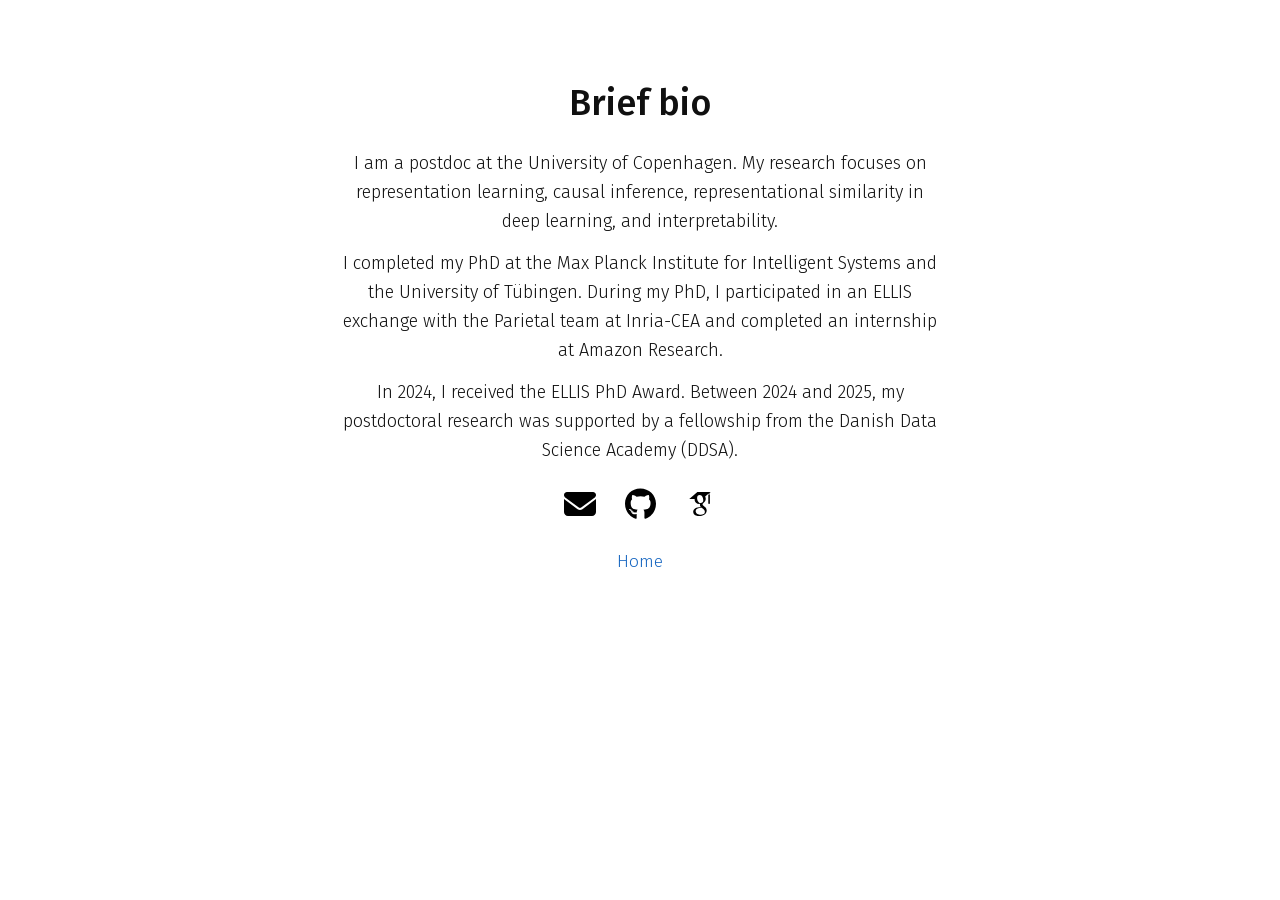
==== bio.html @ 2355cb2f "Update profile, add KU PhD call and link Banff recording" ====
<!doctype html>
<html lang="en">
<head>
  <meta charset="utf-8">
  <meta name="viewport" content="width=device-width, initial-scale=1">
  <title>Brief bio · Luigi Gresele</title>
  <link rel="icon" href="favicon.png" type="image/png">
  <link rel="stylesheet" href="main.css">
</head>
<body>
  <main class="inner-page">
    <h1>Brief bio</h1>
    <p>I am a postdoc at the University of Copenhagen. My research focuses on representation learning, causal inference, representational similarity in deep learning, and interpretability.</p>
    <p>I completed my PhD at the Max Planck Institute for Intelligent Systems and the University of Tübingen. During my PhD, I participated in an ELLIS exchange with the Parietal team at Inria-CEA and completed an internship at Amazon Research.</p>
    <p>In 2024, I received the ELLIS PhD Award. Between 2024 and 2025, my postdoctoral research was supported by a fellowship from the Danish Data Science Academy (DDSA).</p>
    <ul class="icons" aria-label="Contact and profiles">
      <li><a href="mailto:luigi.gresele@gmail.com" title="Email Luigi Gresele"><img src="icons/envelope.svg" alt="Email Luigi Gresele"></a></li>
      <li><a target="_top" href="https://github.com/lgresele" title="GitHub"><img src="icons/github.svg" alt="GitHub"></a></li>
      <li><a target="_top" href="https://scholar.google.com/citations?user=JdZ8DWwAAAAJ" title="Google Scholar"><img src="icons/google-scholar.svg" alt="Google Scholar"></a></li>
    </ul>
    <nav class="page-links" aria-label="Main navigation">
      <a href="index.html">Home</a>
    </nav>
  </main>
</body>
</html>
---- main.css ----
@font-face {
  font-family: "Fira Sans";
  src: url("fonts/fira-sans-300-latin.woff2") format("woff2");
  font-weight: 300;
  font-display: swap;
}
@font-face {
  font-family: "Fira Sans";
  src: url("fonts/fira-sans-500-latin.woff2") format("woff2");
  font-weight: 500;
  font-display: swap;
}

html {
  color-scheme: light;
  font-family: "Fira Sans", sans-serif;
  font-size: large;
  font-weight: 300;
  color: #101010;
  background: white;
}
body {
  margin: 0;
  padding: clamp(1.75rem, 5vh, 3.5rem) clamp(1.1rem, 4vw, 32px);
  line-height: 1.6;
}
main {
  max-width: 600px;
  margin: 0 auto;
  text-align: center;
}
h1, h2, strong { font-weight: 500; }
h1 { margin: .5em 0 .35em; font-size: 2rem; line-height: 1.25; }
h2 { margin: 0; font-size: 1.32rem; line-height: 1.3; }
p { margin: .75em 0; }
a { color: #1565c0; text-decoration: none; }
a:hover { color: #145cae; text-decoration: underline; }
a:focus-visible { outline: 2px solid #1565c0; outline-offset: 3px; }

.portrait {
  display: block;
  width: 150px;
  height: auto;
  margin: 0 auto;
  border-radius: 50%;
}
.icons {
  display: flex;
  justify-content: center;
  gap: 16px;
  list-style: none;
  padding: 0;
  margin: 1em 0 .45em;
}
.icons a {
  display: grid;
  place-items: center;
  width: 44px;
  height: 44px;
}
.icons img {
  display: block;
  height: 32px;
  max-width: 38px;
}
.icons a:hover img, .icons a:focus-visible img {
  filter: invert(30%) sepia(86%) saturate(1093%) hue-rotate(179deg);
}
.page-links {
  display: flex;
  justify-content: center;
  align-items: baseline;
  gap: .35rem 1.25rem;
  flex-wrap: wrap;
  font-size: .95rem;
}
.opening {
  margin-top: 1.6rem;
  padding-top: 1.35rem;
  border-top: 1px solid #dedede;
}
.projects { padding-left: 1.2em; text-align: left; margin: .8rem 0; }
.projects li + li { margin-top: .55em; }
.projects span { display: block; }
.inner-page { padding-top: 1rem; }
.inner-page h1 { margin-bottom: .65em; }
.inner-page .page-links { margin-top: 1.25em; }

@media (max-width: 32rem) {
  body { padding-top: 1.35rem; }
}
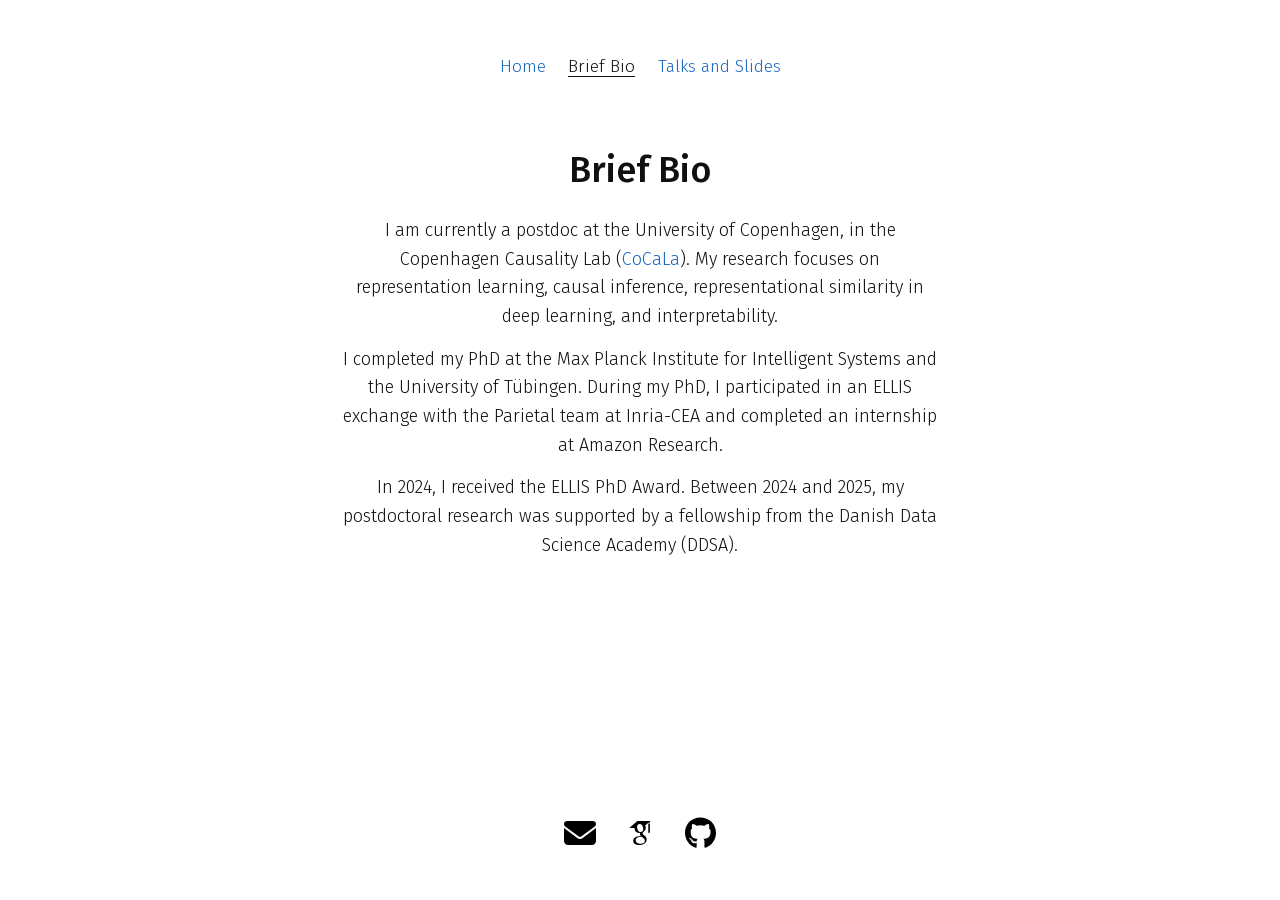
==== commit 034d9066: "Add site navigation, inline Banff recording and profile footer" ====
--- a/bio.html
+++ b/bio.html
@@ -3,24 +3,30 @@
 <head>
   <meta charset="utf-8">
   <meta name="viewport" content="width=device-width, initial-scale=1">
-  <title>Brief bio · Luigi Gresele</title>
+  <title>Brief Bio · Luigi Gresele</title>
   <link rel="icon" href="favicon.png" type="image/png">
   <link rel="stylesheet" href="main.css">
 </head>
 <body>
+  <header class="site-header">
+    <nav class="page-links" aria-label="Main navigation">
+      <a href="index.html">Home</a>
+      <a href="bio.html" aria-current="page">Brief Bio</a>
+      <a href="talks.html">Talks and Slides</a>
+    </nav>
+  </header>
   <main class="inner-page">
-    <h1>Brief bio</h1>
-    <p>I am a postdoc at the University of Copenhagen. My research focuses on representation learning, causal inference, representational similarity in deep learning, and interpretability.</p>
+    <h1>Brief Bio</h1>
+    <p>I am currently a postdoc at the University of Copenhagen, in the Copenhagen Causality Lab (<a target="_top" href="https://cocala.github.io/">CoCaLa</a>). My research focuses on representation learning, causal inference, representational similarity in deep learning, and interpretability.</p>
     <p>I completed my PhD at the Max Planck Institute for Intelligent Systems and the University of Tübingen. During my PhD, I participated in an ELLIS exchange with the Parietal team at Inria-CEA and completed an internship at Amazon Research.</p>
     <p>In 2024, I received the ELLIS PhD Award. Between 2024 and 2025, my postdoctoral research was supported by a fellowship from the Danish Data Science Academy (DDSA).</p>
+  </main>
+  <footer class="site-footer">
     <ul class="icons" aria-label="Contact and profiles">
       <li><a href="mailto:luigi.gresele@gmail.com" title="Email Luigi Gresele"><img src="icons/envelope.svg" alt="Email Luigi Gresele"></a></li>
+      <li><a target="_top" href="https://scholar.google.com/citations?user=JdZ8DWwAAAAJ" title="Google Scholar"><img src="icons/google-scholar.svg" alt="Google Scholar"></a></li>
       <li><a target="_top" href="https://github.com/lgresele" title="GitHub"><img src="icons/github.svg" alt="GitHub"></a></li>
-      <li><a target="_top" href="https://scholar.google.com/citations?user=JdZ8DWwAAAAJ" title="Google Scholar"><img src="icons/google-scholar.svg" alt="Google Scholar"></a></li>
     </ul>
-    <nav class="page-links" aria-label="Main navigation">
-      <a href="index.html">Home</a>
-    </nav>
-  </main>
+  </footer>
 </body>
 </html>
--- a/main.css
+++ b/main.css
@@ -20,11 +20,17 @@
   background: white;
 }
 body {
+  display: flex;
+  flex-direction: column;
+  box-sizing: border-box;
+  min-height: 100vh;
+  min-height: 100svh;
   margin: 0;
   padding: clamp(1.75rem, 5vh, 3.5rem) clamp(1.1rem, 4vw, 32px);
   line-height: 1.6;
 }
 main {
+  width: 100%;
   max-width: 600px;
   margin: 0 auto;
   text-align: center;
@@ -44,13 +50,19 @@
   margin: 0 auto;
   border-radius: 50%;
 }
+.site-footer {
+  width: 100%;
+  max-width: 600px;
+  margin: auto auto 0;
+  padding-top: 1.2rem;
+}
 .icons {
   display: flex;
   justify-content: center;
   gap: 16px;
   list-style: none;
   padding: 0;
-  margin: 1em 0 .45em;
+  margin: 0;
 }
 .icons a {
   display: grid;
@@ -66,6 +78,7 @@
 .icons a:hover img, .icons a:focus-visible img {
   filter: invert(30%) sepia(86%) saturate(1093%) hue-rotate(179deg);
 }
+.site-header { margin: 0 auto 1.25rem; }
 .page-links {
   display: flex;
   justify-content: center;
@@ -73,6 +86,16 @@
   gap: .35rem 1.25rem;
   flex-wrap: wrap;
   font-size: .95rem;
+}
+.page-links a {
+  display: inline-flex;
+  align-items: center;
+  min-height: 44px;
+}
+.page-links a[aria-current="page"] {
+  color: #101010;
+  text-decoration: underline;
+  text-underline-offset: .25em;
 }
 .opening {
   margin-top: 1.6rem;
@@ -84,7 +107,16 @@
 .projects span { display: block; }
 .inner-page { padding-top: 1rem; }
 .inner-page h1 { margin-bottom: .65em; }
-.inner-page .page-links { margin-top: 1.25em; }
+.talk { margin-top: 1.65rem; }
+.talk-video {
+  display: block;
+  width: 100%;
+  aspect-ratio: 16 / 9;
+  margin: 1rem auto 0;
+  background: #111;
+}
+.recording-links { font-size: .9rem; }
+.talk h2 { font-size: 1.15rem; }
 
 @media (max-width: 32rem) {
   body { padding-top: 1.35rem; }
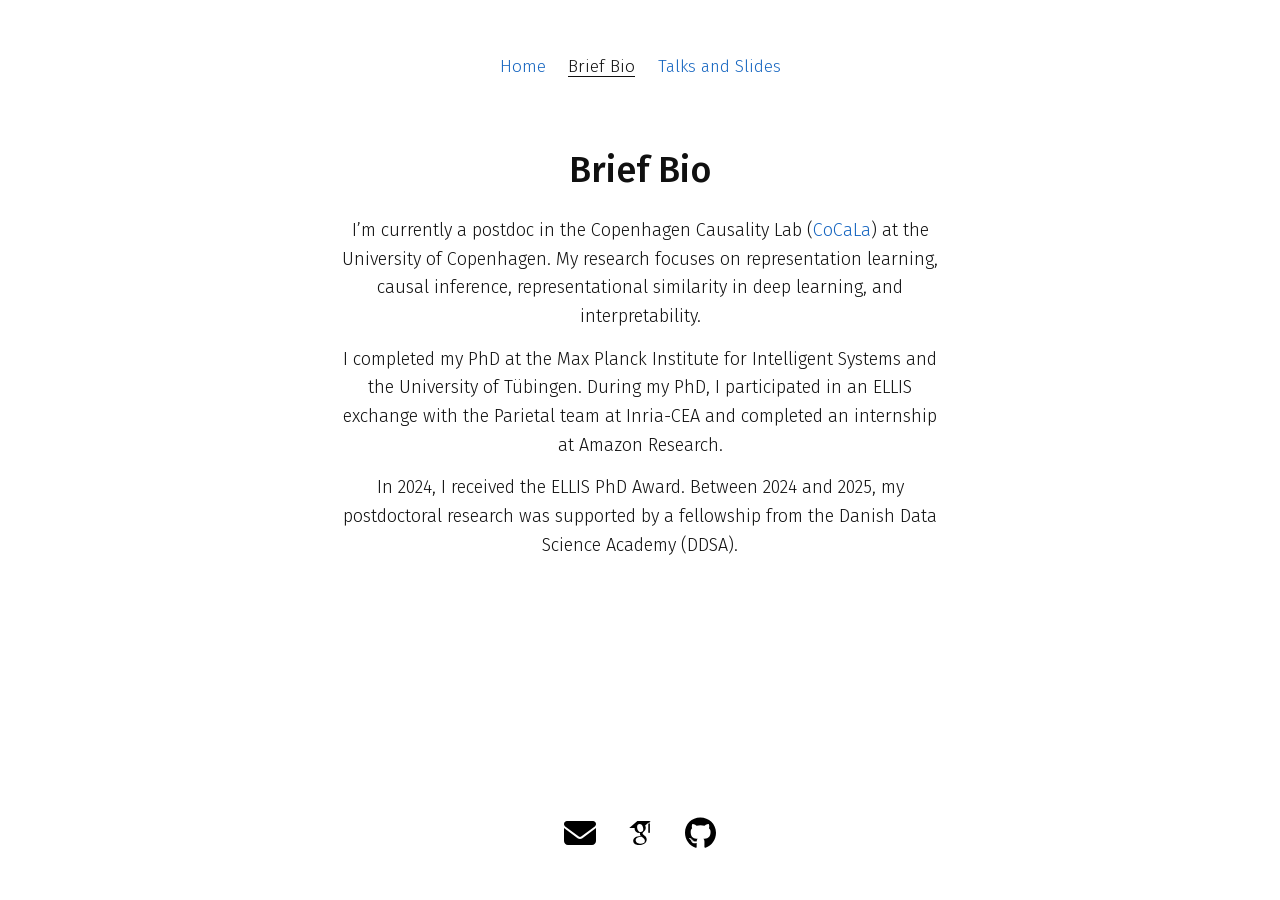
==== commit 8f8319a6: "Update affiliation wording and prioritize the interpretability PhD project" ====
--- a/bio.html
+++ b/bio.html
@@ -17,7 +17,7 @@
   </header>
   <main class="inner-page">
     <h1>Brief Bio</h1>
-    <p>I am currently a postdoc at the University of Copenhagen, in the Copenhagen Causality Lab (<a target="_top" href="https://cocala.github.io/">CoCaLa</a>). My research focuses on representation learning, causal inference, representational similarity in deep learning, and interpretability.</p>
+    <p>I’m currently a postdoc in the Copenhagen Causality Lab (<a target="_top" href="https://cocala.github.io/">CoCaLa</a>) at the University of Copenhagen. My research focuses on representation learning, causal inference, representational similarity in deep learning, and interpretability.</p>
     <p>I completed my PhD at the Max Planck Institute for Intelligent Systems and the University of Tübingen. During my PhD, I participated in an ELLIS exchange with the Parietal team at Inria-CEA and completed an internship at Amazon Research.</p>
     <p>In 2024, I received the ELLIS PhD Award. Between 2024 and 2025, my postdoctoral research was supported by a fellowship from the Danish Data Science Academy (DDSA).</p>
   </main>
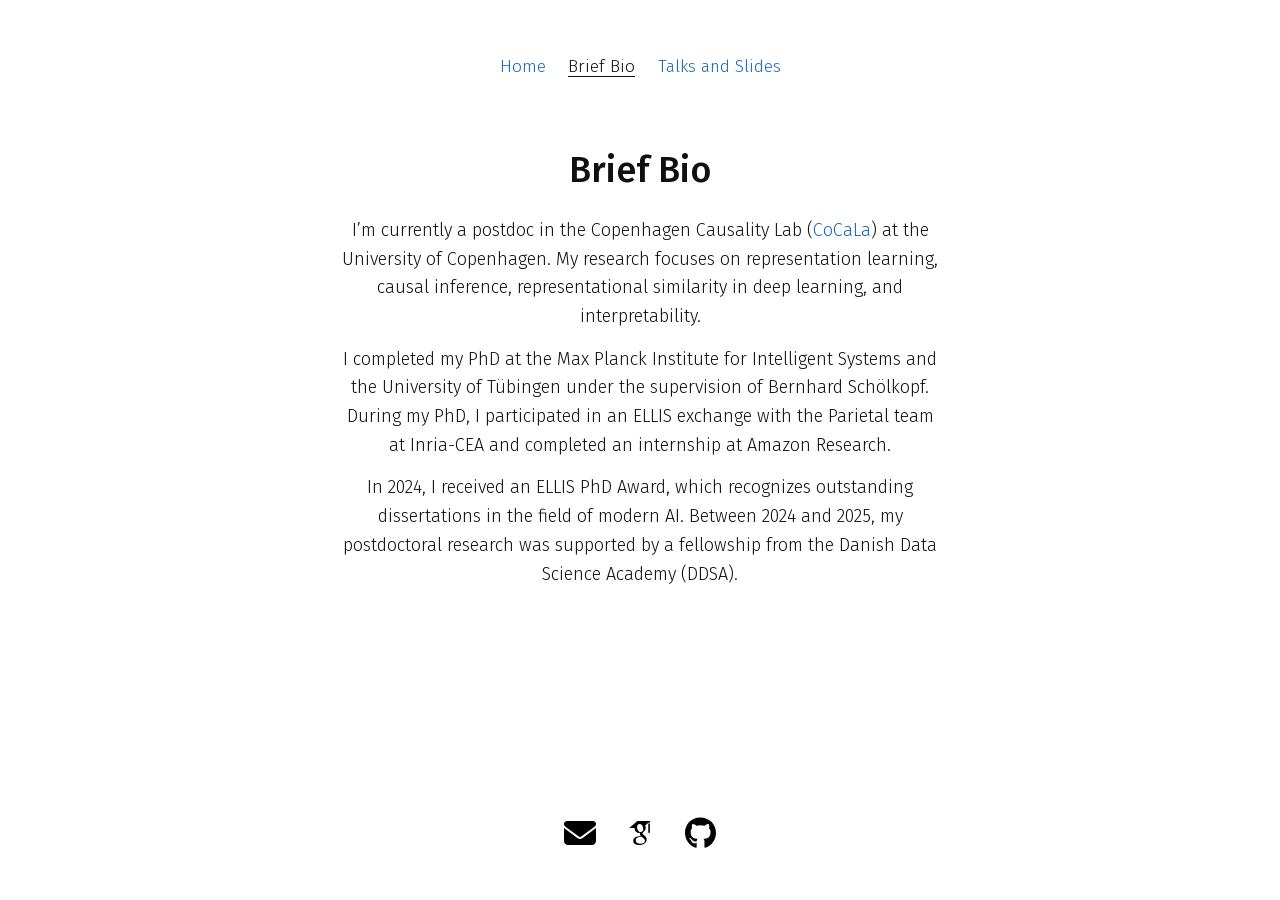
==== commit b3523f28: "Restore the ELLIS award description and name PhD supervisor" ====
--- a/bio.html
+++ b/bio.html
@@ -18,8 +18,8 @@
   <main class="inner-page">
     <h1>Brief Bio</h1>
     <p>I’m currently a postdoc in the Copenhagen Causality Lab (<a target="_top" href="https://cocala.github.io/">CoCaLa</a>) at the University of Copenhagen. My research focuses on representation learning, causal inference, representational similarity in deep learning, and interpretability.</p>
-    <p>I completed my PhD at the Max Planck Institute for Intelligent Systems and the University of Tübingen. During my PhD, I participated in an ELLIS exchange with the Parietal team at Inria-CEA and completed an internship at Amazon Research.</p>
-    <p>In 2024, I received the ELLIS PhD Award. Between 2024 and 2025, my postdoctoral research was supported by a fellowship from the Danish Data Science Academy (DDSA).</p>
+    <p>I completed my PhD at the Max Planck Institute for Intelligent Systems and the University of Tübingen under the supervision of Bernhard Schölkopf. During my PhD, I participated in an ELLIS exchange with the Parietal team at Inria-CEA and completed an internship at Amazon Research.</p>
+    <p>In 2024, I received an ELLIS PhD Award, which recognizes outstanding dissertations in the field of modern AI. Between 2024 and 2025, my postdoctoral research was supported by a fellowship from the Danish Data Science Academy (DDSA).</p>
   </main>
   <footer class="site-footer">
     <ul class="icons" aria-label="Contact and profiles">
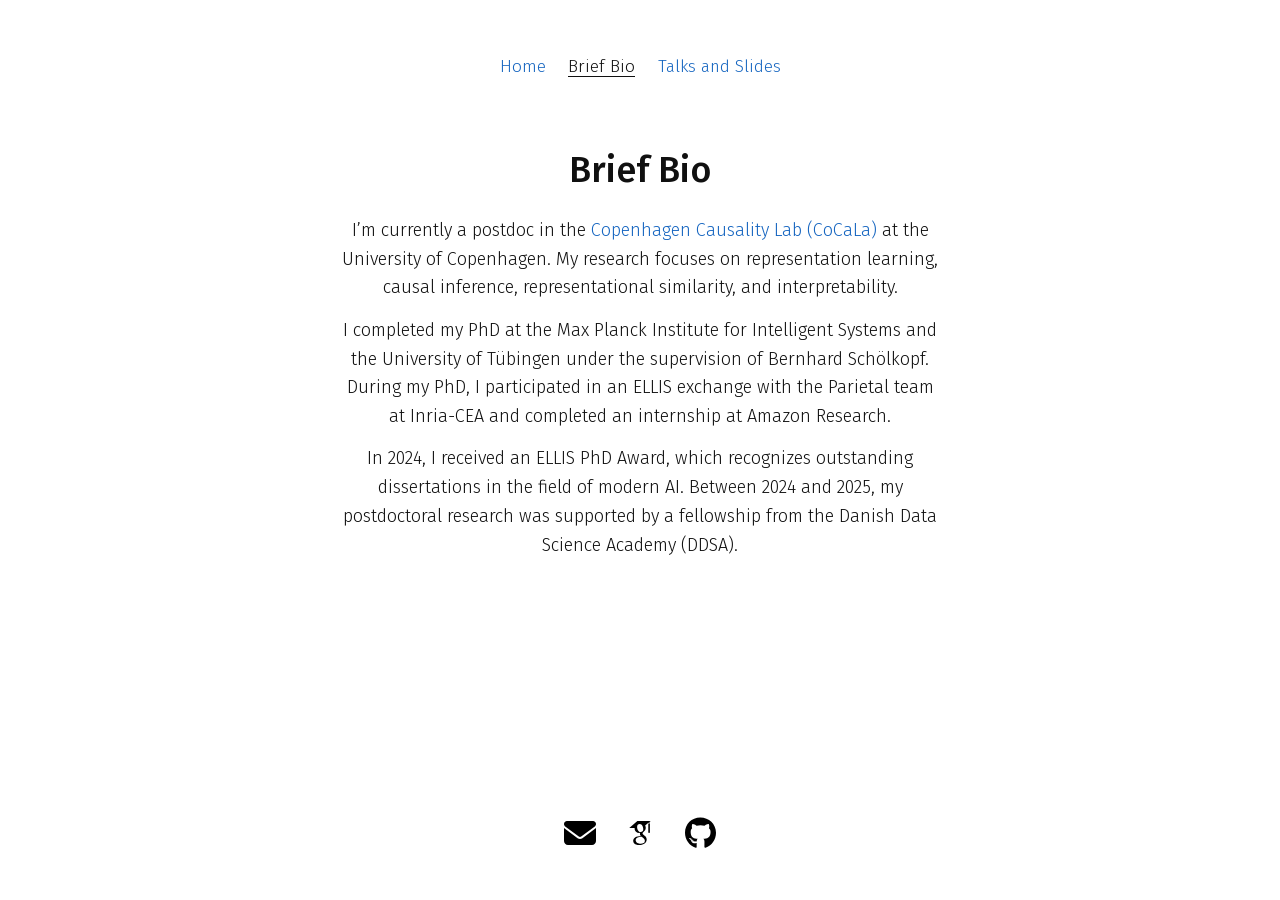
==== commit 80b9f970: "Update the research introduction, lab links, and Banff talk details" ====
--- a/bio.html
+++ b/bio.html
@@ -17,7 +17,7 @@
   </header>
   <main class="inner-page">
     <h1>Brief Bio</h1>
-    <p>I’m currently a postdoc in the Copenhagen Causality Lab (<a target="_top" href="https://cocala.github.io/">CoCaLa</a>) at the University of Copenhagen. My research focuses on representation learning, causal inference, representational similarity in deep learning, and interpretability.</p>
+    <p>I’m currently a postdoc in the <a target="_top" href="https://cocala.github.io/">Copenhagen Causality Lab (CoCaLa)</a> at the University of Copenhagen. My research focuses on representation learning, causal inference, representational similarity, and interpretability.</p>
     <p>I completed my PhD at the Max Planck Institute for Intelligent Systems and the University of Tübingen under the supervision of Bernhard Schölkopf. During my PhD, I participated in an ELLIS exchange with the Parietal team at Inria-CEA and completed an internship at Amazon Research.</p>
     <p>In 2024, I received an ELLIS PhD Award, which recognizes outstanding dissertations in the field of modern AI. Between 2024 and 2025, my postdoctoral research was supported by a fellowship from the Danish Data Science Academy (DDSA).</p>
   </main>
